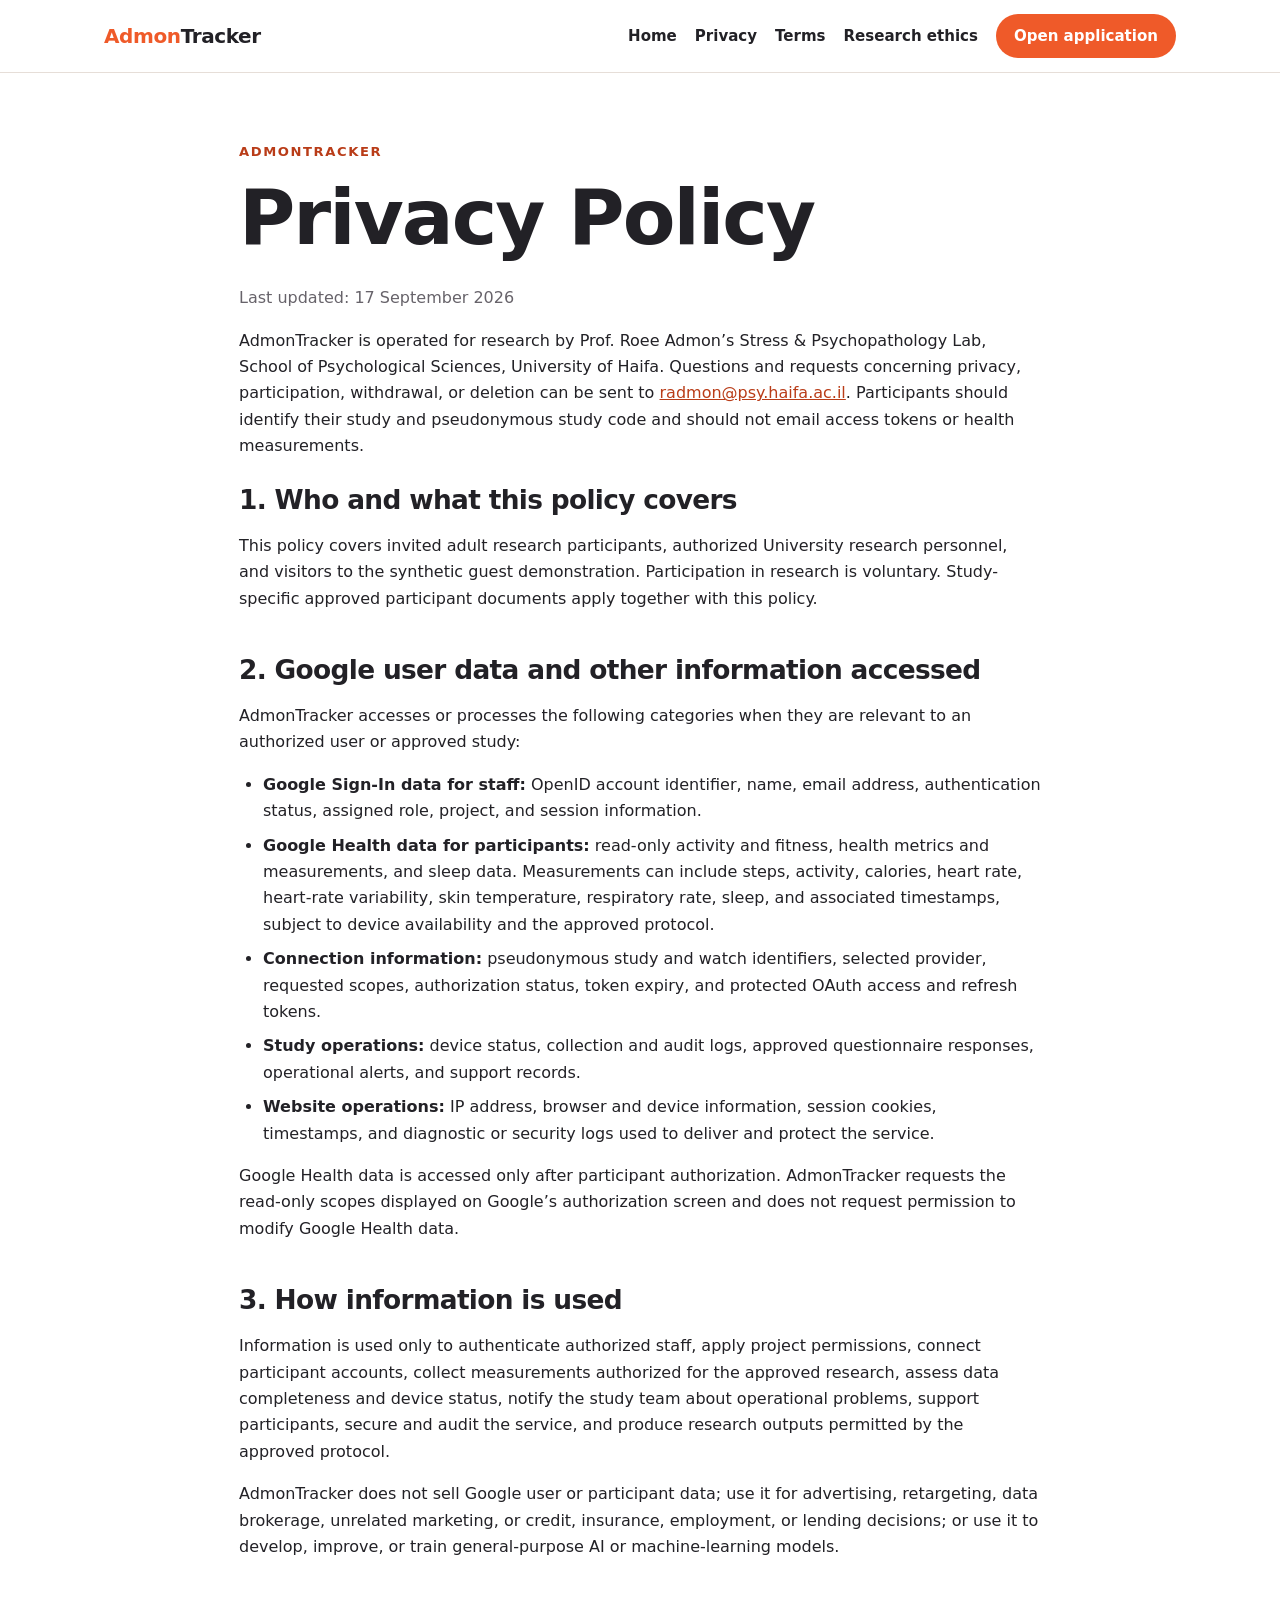
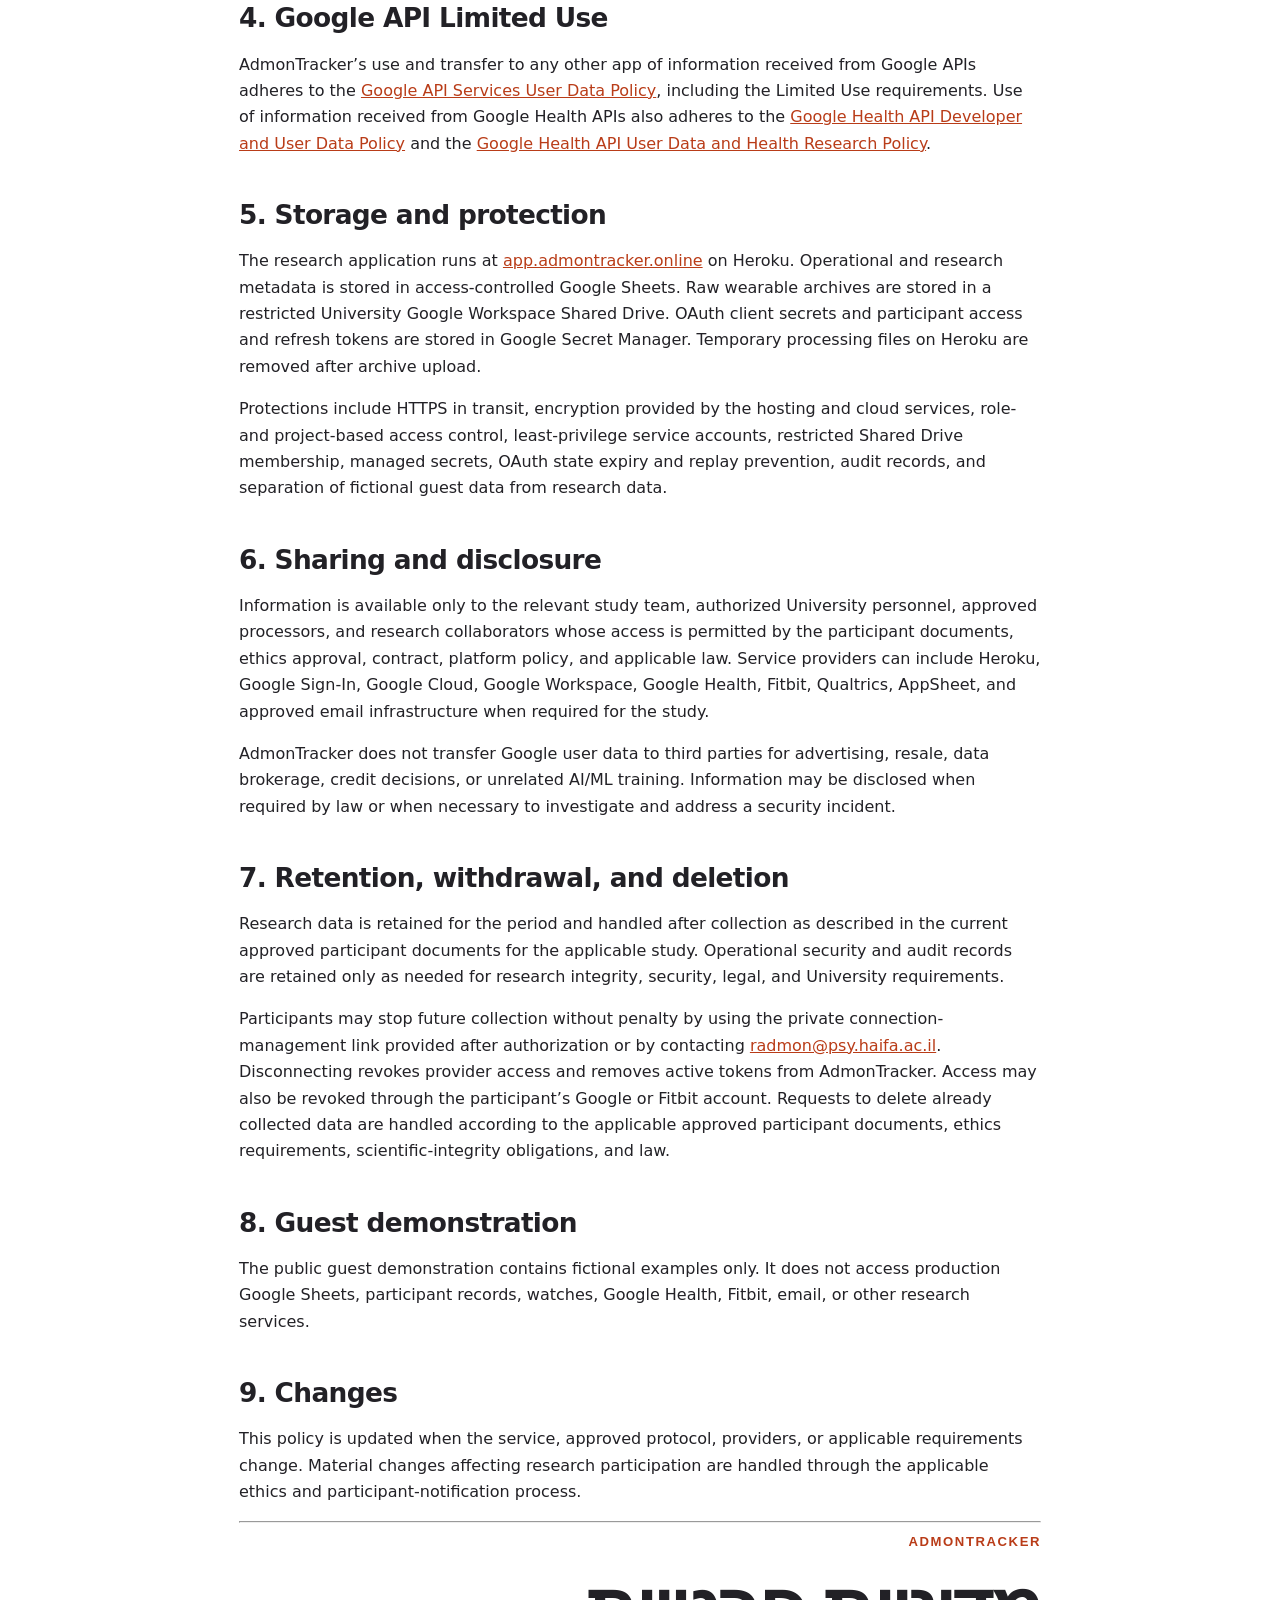
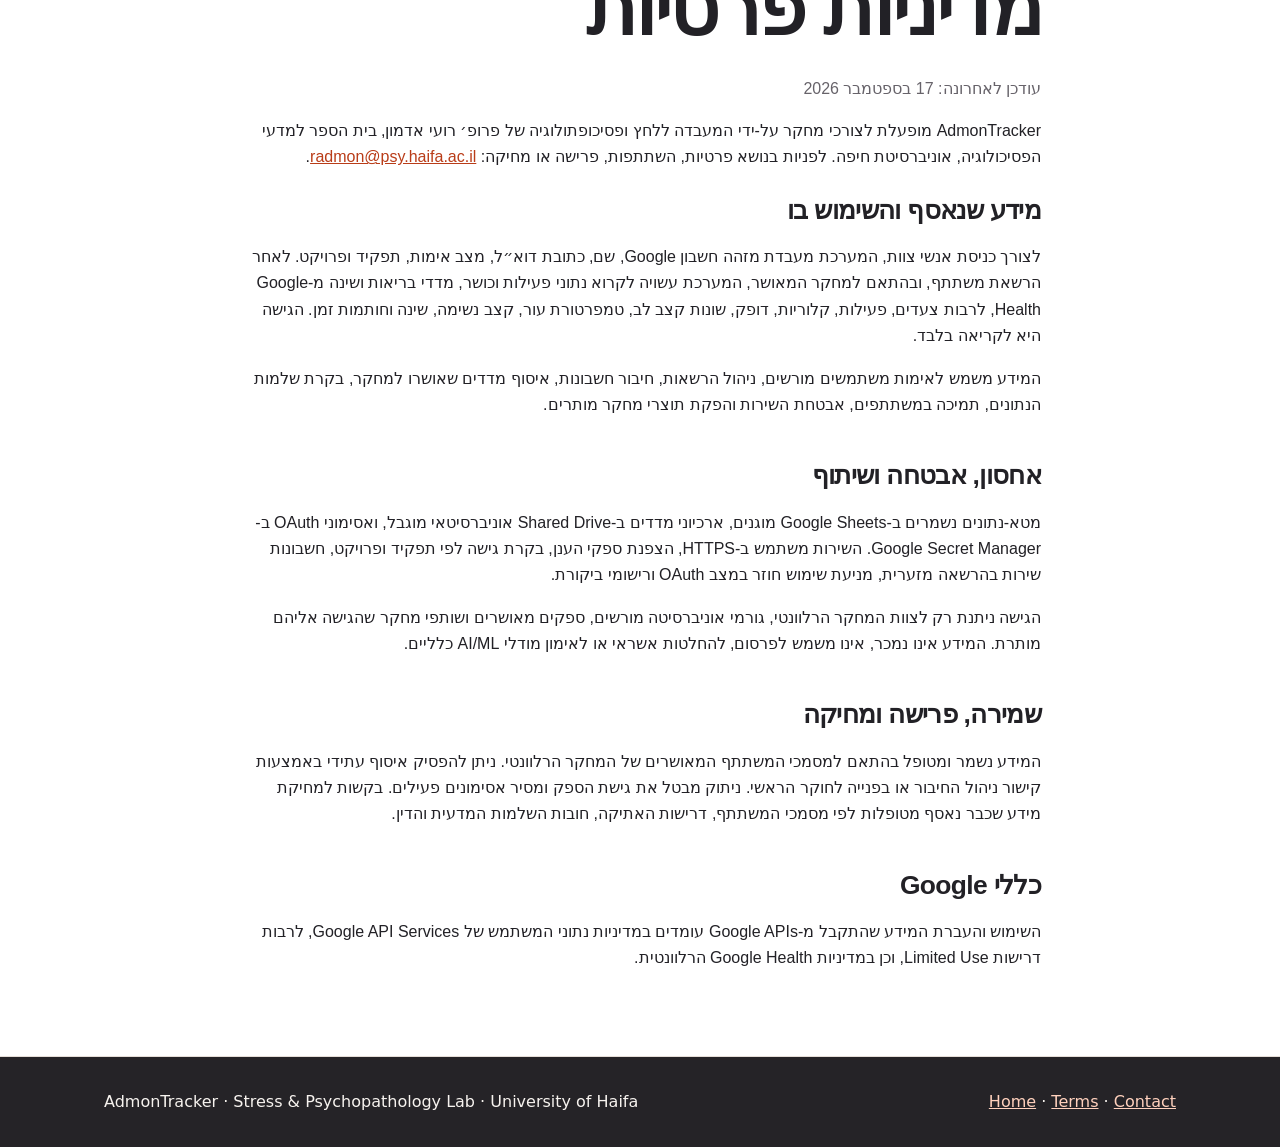
==== public_site/privacy.html @ 26e9baea "Add Google-verifiable public AdmonTracker site" ====
<!doctype html>
<html lang="en">
<head>
  <meta charset="utf-8">
  <meta name="viewport" content="width=device-width, initial-scale=1">
  <meta name="description" content="AdmonTracker privacy policy describing access, use, storage, sharing, retention, protection, and deletion of Google user and wearable research data.">
  <title>Privacy Policy | AdmonTracker</title>
  <link rel="canonical" href="https://admontracker.online/privacy.html">
  <link rel="stylesheet" href="styles.css">
</head>
<body>
  <header class="site-header">
    <nav class="nav" aria-label="Main navigation">
      <a class="brand" href="index.html"><span>Admon</span>Tracker</a>
      <div class="nav-links">
        <a href="index.html">Home</a>
        <a href="privacy.html" aria-current="page">Privacy</a>
        <a href="terms.html">Terms</a>
        <a href="research-ethics.html">Research ethics</a>
        <a class="button" href="https://app.admontracker.online/">Open application</a>
      </div>
    </nav>
  </header>

  <main class="section narrow policy">
    <p class="eyebrow">AdmonTracker</p>
    <h1>Privacy Policy</h1>
    <p class="muted">Last updated: 17 September 2026</p>
    <p>AdmonTracker is operated for research by Prof. Roee Admon’s Stress &amp; Psychopathology Lab, School of Psychological Sciences, University of Haifa. Questions and requests concerning privacy, participation, withdrawal, or deletion can be sent to <a href="mailto:radmon@psy.haifa.ac.il">radmon@psy.haifa.ac.il</a>. Participants should identify their study and pseudonymous study code and should not email access tokens or health measurements.</p>

    <h2>1. Who and what this policy covers</h2>
    <p>This policy covers invited adult research participants, authorized University research personnel, and visitors to the synthetic guest demonstration. Participation in research is voluntary. Study-specific approved participant documents apply together with this policy.</p>

    <h2>2. Google user data and other information accessed</h2>
    <p>AdmonTracker accesses or processes the following categories when they are relevant to an authorized user or approved study:</p>
    <ul>
      <li><strong>Google Sign-In data for staff:</strong> OpenID account identifier, name, email address, authentication status, assigned role, project, and session information.</li>
      <li><strong>Google Health data for participants:</strong> read-only activity and fitness, health metrics and measurements, and sleep data. Measurements can include steps, activity, calories, heart rate, heart-rate variability, skin temperature, respiratory rate, sleep, and associated timestamps, subject to device availability and the approved protocol.</li>
      <li><strong>Connection information:</strong> pseudonymous study and watch identifiers, selected provider, requested scopes, authorization status, token expiry, and protected OAuth access and refresh tokens.</li>
      <li><strong>Study operations:</strong> device status, collection and audit logs, approved questionnaire responses, operational alerts, and support records.</li>
      <li><strong>Website operations:</strong> IP address, browser and device information, session cookies, timestamps, and diagnostic or security logs used to deliver and protect the service.</li>
    </ul>
    <p>Google Health data is accessed only after participant authorization. AdmonTracker requests the read-only scopes displayed on Google’s authorization screen and does not request permission to modify Google Health data.</p>

    <h2>3. How information is used</h2>
    <p>Information is used only to authenticate authorized staff, apply project permissions, connect participant accounts, collect measurements authorized for the approved research, assess data completeness and device status, notify the study team about operational problems, support participants, secure and audit the service, and produce research outputs permitted by the approved protocol.</p>
    <p>AdmonTracker does not sell Google user or participant data; use it for advertising, retargeting, data brokerage, unrelated marketing, or credit, insurance, employment, or lending decisions; or use it to develop, improve, or train general-purpose AI or machine-learning models.</p>

    <h2>4. Google API Limited Use</h2>
    <p>AdmonTracker’s use and transfer to any other app of information received from Google APIs adheres to the <a href="https://developers.google.com/terms/api-services-user-data-policy">Google API Services User Data Policy</a>, including the Limited Use requirements. Use of information received from Google Health APIs also adheres to the <a href="https://developers.google.com/health/policies/health-api-developer-user-data-policy">Google Health API Developer and User Data Policy</a> and the <a href="https://developers.google.com/health/policies/health-api-user-data-and-research-policy">Google Health API User Data and Health Research Policy</a>.</p>

    <h2>5. Storage and protection</h2>
    <p>The research application runs at <a href="https://app.admontracker.online/">app.admontracker.online</a> on Heroku. Operational and research metadata is stored in access-controlled Google Sheets. Raw wearable archives are stored in a restricted University Google Workspace Shared Drive. OAuth client secrets and participant access and refresh tokens are stored in Google Secret Manager. Temporary processing files on Heroku are removed after archive upload.</p>
    <p>Protections include HTTPS in transit, encryption provided by the hosting and cloud services, role- and project-based access control, least-privilege service accounts, restricted Shared Drive membership, managed secrets, OAuth state expiry and replay prevention, audit records, and separation of fictional guest data from research data.</p>

    <h2>6. Sharing and disclosure</h2>
    <p>Information is available only to the relevant study team, authorized University personnel, approved processors, and research collaborators whose access is permitted by the participant documents, ethics approval, contract, platform policy, and applicable law. Service providers can include Heroku, Google Sign-In, Google Cloud, Google Workspace, Google Health, Fitbit, Qualtrics, AppSheet, and approved email infrastructure when required for the study.</p>
    <p>AdmonTracker does not transfer Google user data to third parties for advertising, resale, data brokerage, credit decisions, or unrelated AI/ML training. Information may be disclosed when required by law or when necessary to investigate and address a security incident.</p>

    <h2>7. Retention, withdrawal, and deletion</h2>
    <p>Research data is retained for the period and handled after collection as described in the current approved participant documents for the applicable study. Operational security and audit records are retained only as needed for research integrity, security, legal, and University requirements.</p>
    <p>Participants may stop future collection without penalty by using the private connection-management link provided after authorization or by contacting <a href="mailto:radmon@psy.haifa.ac.il">radmon@psy.haifa.ac.il</a>. Disconnecting revokes provider access and removes active tokens from AdmonTracker. Access may also be revoked through the participant’s Google or Fitbit account. Requests to delete already collected data are handled according to the applicable approved participant documents, ethics requirements, scientific-integrity obligations, and law.</p>

    <h2>8. Guest demonstration</h2>
    <p>The public guest demonstration contains fictional examples only. It does not access production Google Sheets, participant records, watches, Google Health, Fitbit, email, or other research services.</p>

    <h2>9. Changes</h2>
    <p>This policy is updated when the service, approved protocol, providers, or applicable requirements change. Material changes affecting research participation are handled through the applicable ethics and participant-notification process.</p>

    <hr>
    <section id="he" class="hebrew" lang="he">
      <p class="eyebrow">AdmonTracker</p>
      <h1>מדיניות פרטיות</h1>
      <p class="muted">עודכן לאחרונה: 17 בספטמבר 2026</p>
      <p>AdmonTracker מופעלת לצורכי מחקר על-ידי המעבדה ללחץ ופסיכופתולוגיה של פרופ׳ רועי אדמון, בית הספר למדעי הפסיכולוגיה, אוניברסיטת חיפה. לפניות בנושא פרטיות, השתתפות, פרישה או מחיקה: <a href="mailto:radmon@psy.haifa.ac.il">radmon@psy.haifa.ac.il</a>.</p>
      <h2>מידע שנאסף והשימוש בו</h2>
      <p>לצורך כניסת אנשי צוות, המערכת מעבדת מזהה חשבון Google, שם, כתובת דוא״ל, מצב אימות, תפקיד ופרויקט. לאחר הרשאת משתתף, ובהתאם למחקר המאושר, המערכת עשויה לקרוא נתוני פעילות וכושר, מדדי בריאות ושינה מ-Google Health, לרבות צעדים, פעילות, קלוריות, דופק, שונות קצב לב, טמפרטורת עור, קצב נשימה, שינה וחותמות זמן. הגישה היא לקריאה בלבד.</p>
      <p>המידע משמש לאימות משתמשים מורשים, ניהול הרשאות, חיבור חשבונות, איסוף מדדים שאושרו למחקר, בקרת שלמות הנתונים, תמיכה במשתתפים, אבטחת השירות והפקת תוצרי מחקר מותרים.</p>
      <h2>אחסון, אבטחה ושיתוף</h2>
      <p>מטא-נתונים נשמרים ב-Google Sheets מוגנים, ארכיוני מדדים ב-Shared Drive אוניברסיטאי מוגבל, ואסימוני OAuth ב-Google Secret Manager. השירות משתמש ב-HTTPS, הצפנת ספקי הענן, בקרת גישה לפי תפקיד ופרויקט, חשבונות שירות בהרשאה מזערית, מניעת שימוש חוזר במצב OAuth ורישומי ביקורת.</p>
      <p>הגישה ניתנת רק לצוות המחקר הרלוונטי, גורמי אוניברסיטה מורשים, ספקים מאושרים ושותפי מחקר שהגישה אליהם מותרת. המידע אינו נמכר, אינו משמש לפרסום, להחלטות אשראי או לאימון מודלי AI/ML כלליים.</p>
      <h2>שמירה, פרישה ומחיקה</h2>
      <p>המידע נשמר ומטופל בהתאם למסמכי המשתתף המאושרים של המחקר הרלוונטי. ניתן להפסיק איסוף עתידי באמצעות קישור ניהול החיבור או בפנייה לחוקר הראשי. ניתוק מבטל את גישת הספק ומסיר אסימונים פעילים. בקשות למחיקת מידע שכבר נאסף מטופלות לפי מסמכי המשתתף, דרישות האתיקה, חובות השלמות המדעית והדין.</p>
      <h2>כללי Google</h2>
      <p>השימוש והעברת המידע שהתקבל מ-Google APIs עומדים במדיניות נתוני המשתמש של Google API Services, לרבות דרישות Limited Use, וכן במדיניות Google Health הרלוונטית.</p>
    </section>
  </main>

  <footer class="site-footer">
    <div class="footer-inner">
      <div>AdmonTracker · Stress &amp; Psychopathology Lab · University of Haifa</div>
      <div><a href="index.html">Home</a> · <a href="terms.html">Terms</a> · <a href="mailto:radmon@psy.haifa.ac.il">Contact</a></div>
    </div>
  </footer>
</body>
</html>
---- public_site/styles.css ----
:root {
  --ink: #222126;
  --muted: #67636a;
  --accent: #ef5a29;
  --accent-dark: #b93c18;
  --paper: #ffffff;
  --wash: #f7f4f1;
  --line: #e6ded8;
  --max: 1120px;
}

* { box-sizing: border-box; }

html { scroll-behavior: smooth; }

body {
  margin: 0;
  color: var(--ink);
  background: var(--paper);
  font-family: Inter, ui-sans-serif, system-ui, -apple-system, BlinkMacSystemFont, "Segoe UI", sans-serif;
  line-height: 1.65;
}

a { color: var(--accent-dark); }
a:hover { color: var(--accent); }

.site-header {
  position: sticky;
  top: 0;
  z-index: 10;
  border-bottom: 1px solid var(--line);
  background: rgba(255, 255, 255, 0.96);
}

.nav {
  max-width: var(--max);
  min-height: 72px;
  margin: 0 auto;
  padding: 10px 24px;
  display: flex;
  align-items: center;
  justify-content: space-between;
  gap: 24px;
}

.brand {
  color: var(--ink);
  font-size: 1.25rem;
  font-weight: 800;
  letter-spacing: -0.02em;
  text-decoration: none;
}

.brand span { color: var(--accent); }

.nav-links {
  display: flex;
  align-items: center;
  flex-wrap: wrap;
  gap: 18px;
}

.nav-links a {
  color: var(--ink);
  font-size: 0.94rem;
  font-weight: 650;
  text-decoration: none;
}

.nav-links .button,
.button {
  display: inline-block;
  border-radius: 999px;
  padding: 10px 18px;
  color: #fff;
  background: var(--accent);
  font-weight: 750;
  text-decoration: none;
}

.nav-links .button:hover,
.button:hover { color: #fff; background: var(--accent-dark); }

.hero {
  background: linear-gradient(135deg, #fff 0%, #fff8f3 50%, #f6f2ee 100%);
  border-bottom: 1px solid var(--line);
}

.hero-inner {
  max-width: var(--max);
  margin: 0 auto;
  padding: 80px 24px;
  display: grid;
  grid-template-columns: minmax(0, 1.05fr) minmax(320px, 0.95fr);
  align-items: center;
  gap: 64px;
}

.eyebrow {
  margin: 0 0 10px;
  color: var(--accent-dark);
  font-size: 0.82rem;
  font-weight: 800;
  letter-spacing: 0.12em;
  text-transform: uppercase;
}

h1, h2, h3 { line-height: 1.18; letter-spacing: -0.025em; }
h1 { margin: 0 0 22px; font-size: clamp(2.7rem, 6vw, 5rem); }
h2 { margin: 0 0 18px; font-size: clamp(1.8rem, 4vw, 2.7rem); }
h3 { margin: 0 0 10px; font-size: 1.22rem; }

.lead { max-width: 760px; color: #403c42; font-size: 1.18rem; }
.hero-actions { margin-top: 30px; display: flex; flex-wrap: wrap; gap: 14px; align-items: center; }
.text-link { font-weight: 750; }

.hero-logo {
  width: 100%;
  padding: 24px;
  border: 1px solid var(--line);
  border-radius: 28px;
  background: #fff;
  box-shadow: 0 24px 70px rgba(67, 47, 36, 0.1);
}

.section { max-width: var(--max); margin: 0 auto; padding: 68px 24px; }
.section.narrow { max-width: 850px; }
.section + .section { border-top: 1px solid var(--line); }
.muted { color: var(--muted); }

.grid {
  display: grid;
  grid-template-columns: repeat(3, minmax(0, 1fr));
  gap: 22px;
  margin-top: 28px;
}

.card {
  padding: 24px;
  border: 1px solid var(--line);
  border-radius: 18px;
  background: var(--paper);
}

.band { background: var(--wash); border-block: 1px solid var(--line); }
.band .section { border: 0; }

.policy h2 { margin-top: 42px; font-size: 1.65rem; }
.policy h2:first-of-type { margin-top: 24px; }
.policy ul { padding-left: 24px; }
.policy li + li { margin-top: 8px; }

.language-note { margin: 22px 0; padding: 14px 18px; border-left: 4px solid var(--accent); background: var(--wash); }
.hebrew { direction: rtl; text-align: right; font-family: Arial, sans-serif; }

.site-footer { border-top: 1px solid var(--line); background: #252327; color: #f7f3ef; }
.footer-inner {
  max-width: var(--max);
  margin: 0 auto;
  padding: 32px 24px;
  display: flex;
  justify-content: space-between;
  flex-wrap: wrap;
  gap: 18px;
}
.site-footer a { color: #ffd1bd; }

@media (max-width: 820px) {
  .nav { align-items: flex-start; flex-direction: column; }
  .nav-links { gap: 12px; }
  .hero-inner { grid-template-columns: 1fr; padding-block: 54px; }
  .hero-logo { max-width: 560px; }
  .grid { grid-template-columns: 1fr; }
}

@media (max-width: 520px) {
  .nav-links a { font-size: 0.88rem; }
  .hero-inner, .section { padding-inline: 18px; }
}
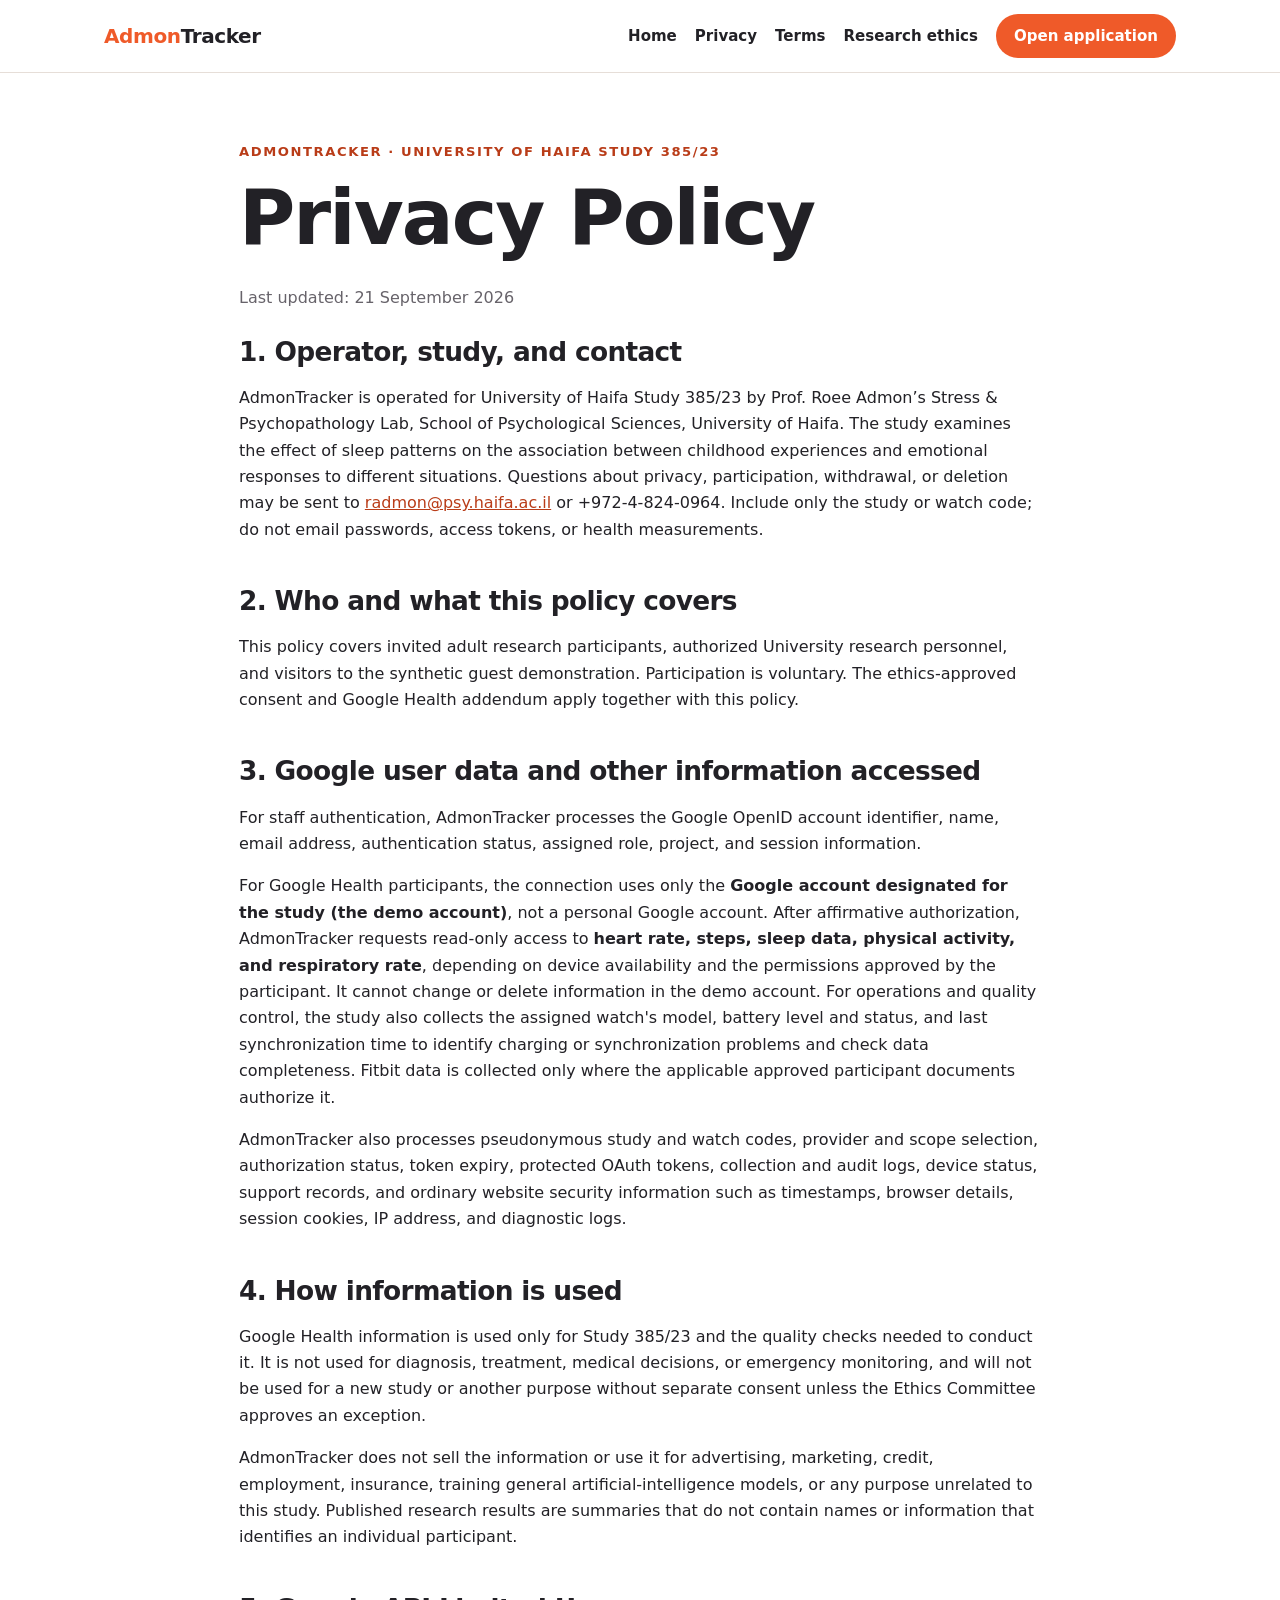
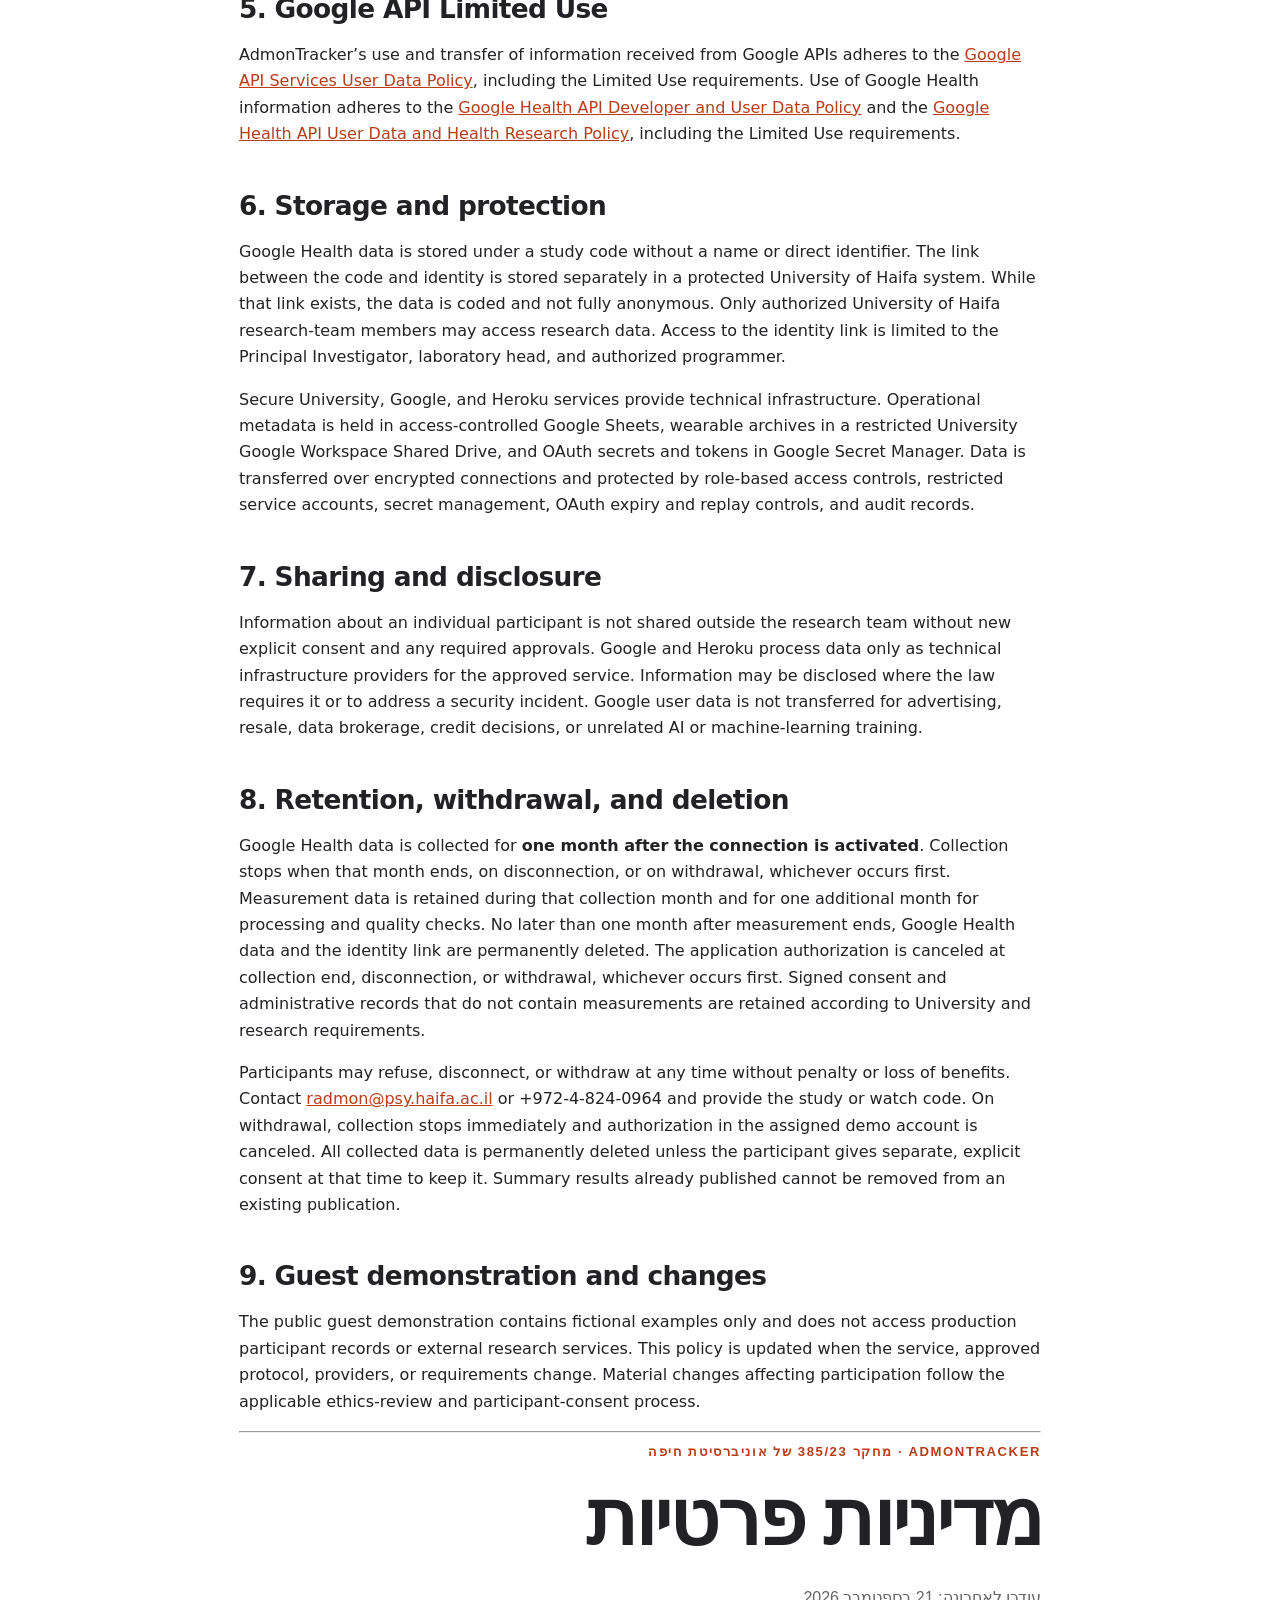
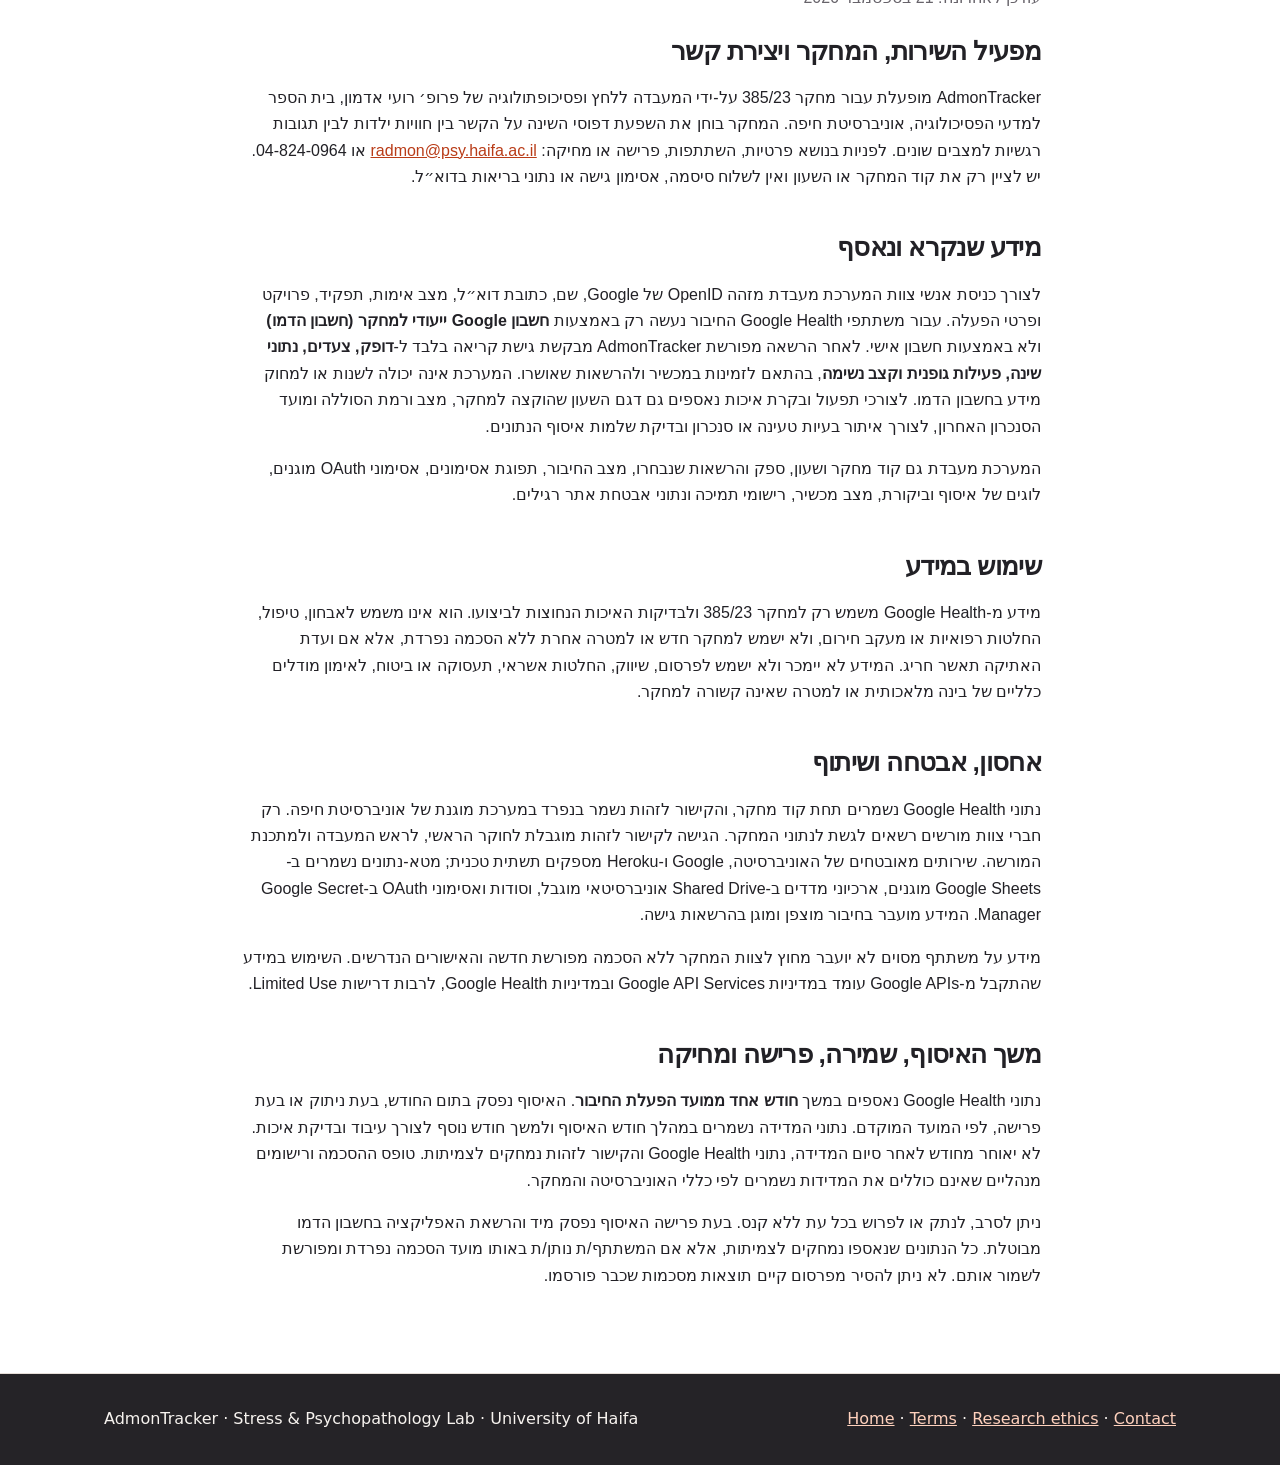
==== commit 0a8b5a8f: "Publish approved Google Health consent update" ====
--- a/public_site/privacy.html
+++ b/public_site/privacy.html
@@ -9,88 +9,64 @@
   <link rel="stylesheet" href="styles.css">
 </head>
 <body>
-  <header class="site-header">
-    <nav class="nav" aria-label="Main navigation">
-      <a class="brand" href="index.html"><span>Admon</span>Tracker</a>
-      <div class="nav-links">
-        <a href="index.html">Home</a>
-        <a href="privacy.html" aria-current="page">Privacy</a>
-        <a href="terms.html">Terms</a>
-        <a href="research-ethics.html">Research ethics</a>
-        <a class="button" href="https://app.admontracker.online/">Open application</a>
-      </div>
-    </nav>
-  </header>
+  <header class="site-header"><nav class="nav" aria-label="Main navigation"><a class="brand" href="index.html"><span>Admon</span>Tracker</a><div class="nav-links"><a href="index.html">Home</a><a href="privacy.html" aria-current="page">Privacy</a><a href="terms.html">Terms</a><a href="research-ethics.html">Research ethics</a><a class="button" href="https://app.admontracker.online/">Open application</a></div></nav></header>
+  <main class="section narrow policy">
+    <p class="eyebrow">AdmonTracker · University of Haifa Study 385/23</p>
+    <h1>Privacy Policy</h1>
+    <p class="muted">Last updated: 21 September 2026</p>
 
-  <main class="section narrow policy">
-    <p class="eyebrow">AdmonTracker</p>
-    <h1>Privacy Policy</h1>
-    <p class="muted">Last updated: 17 September 2026</p>
-    <p>AdmonTracker is operated for research by Prof. Roee Admon’s Stress &amp; Psychopathology Lab, School of Psychological Sciences, University of Haifa. Questions and requests concerning privacy, participation, withdrawal, or deletion can be sent to <a href="mailto:radmon@psy.haifa.ac.il">radmon@psy.haifa.ac.il</a>. Participants should identify their study and pseudonymous study code and should not email access tokens or health measurements.</p>
+    <h2>1. Operator, study, and contact</h2>
+    <p>AdmonTracker is operated for University of Haifa Study 385/23 by Prof. Roee Admon’s Stress &amp; Psychopathology Lab, School of Psychological Sciences, University of Haifa. The study examines the effect of sleep patterns on the association between childhood experiences and emotional responses to different situations. Questions about privacy, participation, withdrawal, or deletion may be sent to <a href="mailto:radmon@psy.haifa.ac.il">radmon@psy.haifa.ac.il</a> or +972-4-824-0964. Include only the study or watch code; do not email passwords, access tokens, or health measurements.</p>
 
-    <h2>1. Who and what this policy covers</h2>
-    <p>This policy covers invited adult research participants, authorized University research personnel, and visitors to the synthetic guest demonstration. Participation in research is voluntary. Study-specific approved participant documents apply together with this policy.</p>
+    <h2>2. Who and what this policy covers</h2>
+    <p>This policy covers invited adult research participants, authorized University research personnel, and visitors to the synthetic guest demonstration. Participation is voluntary. The ethics-approved consent and Google Health addendum apply together with this policy.</p>
 
-    <h2>2. Google user data and other information accessed</h2>
-    <p>AdmonTracker accesses or processes the following categories when they are relevant to an authorized user or approved study:</p>
-    <ul>
-      <li><strong>Google Sign-In data for staff:</strong> OpenID account identifier, name, email address, authentication status, assigned role, project, and session information.</li>
-      <li><strong>Google Health data for participants:</strong> read-only activity and fitness, health metrics and measurements, and sleep data. Measurements can include steps, activity, calories, heart rate, heart-rate variability, skin temperature, respiratory rate, sleep, and associated timestamps, subject to device availability and the approved protocol.</li>
-      <li><strong>Connection information:</strong> pseudonymous study and watch identifiers, selected provider, requested scopes, authorization status, token expiry, and protected OAuth access and refresh tokens.</li>
-      <li><strong>Study operations:</strong> device status, collection and audit logs, approved questionnaire responses, operational alerts, and support records.</li>
-      <li><strong>Website operations:</strong> IP address, browser and device information, session cookies, timestamps, and diagnostic or security logs used to deliver and protect the service.</li>
-    </ul>
-    <p>Google Health data is accessed only after participant authorization. AdmonTracker requests the read-only scopes displayed on Google’s authorization screen and does not request permission to modify Google Health data.</p>
+    <h2>3. Google user data and other information accessed</h2>
+    <p>For staff authentication, AdmonTracker processes the Google OpenID account identifier, name, email address, authentication status, assigned role, project, and session information.</p>
+    <p>For Google Health participants, the connection uses only the <strong>Google account designated for the study (the demo account)</strong>, not a personal Google account. After affirmative authorization, AdmonTracker requests read-only access to <strong>heart rate, steps, sleep data, physical activity, and respiratory rate</strong>, depending on device availability and the permissions approved by the participant. It cannot change or delete information in the demo account. For operations and quality control, the study also collects the assigned watch's model, battery level and status, and last synchronization time to identify charging or synchronization problems and check data completeness. Fitbit data is collected only where the applicable approved participant documents authorize it.</p>
+    <p>AdmonTracker also processes pseudonymous study and watch codes, provider and scope selection, authorization status, token expiry, protected OAuth tokens, collection and audit logs, device status, support records, and ordinary website security information such as timestamps, browser details, session cookies, IP address, and diagnostic logs.</p>
 
-    <h2>3. How information is used</h2>
-    <p>Information is used only to authenticate authorized staff, apply project permissions, connect participant accounts, collect measurements authorized for the approved research, assess data completeness and device status, notify the study team about operational problems, support participants, secure and audit the service, and produce research outputs permitted by the approved protocol.</p>
-    <p>AdmonTracker does not sell Google user or participant data; use it for advertising, retargeting, data brokerage, unrelated marketing, or credit, insurance, employment, or lending decisions; or use it to develop, improve, or train general-purpose AI or machine-learning models.</p>
+    <h2>4. How information is used</h2>
+    <p>Google Health information is used only for Study 385/23 and the quality checks needed to conduct it. It is not used for diagnosis, treatment, medical decisions, or emergency monitoring, and will not be used for a new study or another purpose without separate consent unless the Ethics Committee approves an exception.</p>
+    <p>AdmonTracker does not sell the information or use it for advertising, marketing, credit, employment, insurance, training general artificial-intelligence models, or any purpose unrelated to this study. Published research results are summaries that do not contain names or information that identifies an individual participant.</p>
 
-    <h2>4. Google API Limited Use</h2>
-    <p>AdmonTracker’s use and transfer to any other app of information received from Google APIs adheres to the <a href="https://developers.google.com/terms/api-services-user-data-policy">Google API Services User Data Policy</a>, including the Limited Use requirements. Use of information received from Google Health APIs also adheres to the <a href="https://developers.google.com/health/policies/health-api-developer-user-data-policy">Google Health API Developer and User Data Policy</a> and the <a href="https://developers.google.com/health/policies/health-api-user-data-and-research-policy">Google Health API User Data and Health Research Policy</a>.</p>
+    <h2>5. Google API Limited Use</h2>
+    <p>AdmonTracker’s use and transfer of information received from Google APIs adheres to the <a href="https://developers.google.com/terms/api-services-user-data-policy">Google API Services User Data Policy</a>, including the Limited Use requirements. Use of Google Health information adheres to the <a href="https://developers.google.com/health/policies/health-api-developer-user-data-policy">Google Health API Developer and User Data Policy</a> and the <a href="https://developers.google.com/health/policies/health-api-user-data-and-research-policy">Google Health API User Data and Health Research Policy</a>, including the Limited Use requirements.</p>
 
-    <h2>5. Storage and protection</h2>
-    <p>The research application runs at <a href="https://app.admontracker.online/">app.admontracker.online</a> on Heroku. Operational and research metadata is stored in access-controlled Google Sheets. Raw wearable archives are stored in a restricted University Google Workspace Shared Drive. OAuth client secrets and participant access and refresh tokens are stored in Google Secret Manager. Temporary processing files on Heroku are removed after archive upload.</p>
-    <p>Protections include HTTPS in transit, encryption provided by the hosting and cloud services, role- and project-based access control, least-privilege service accounts, restricted Shared Drive membership, managed secrets, OAuth state expiry and replay prevention, audit records, and separation of fictional guest data from research data.</p>
+    <h2>6. Storage and protection</h2>
+    <p>Google Health data is stored under a study code without a name or direct identifier. The link between the code and identity is stored separately in a protected University of Haifa system. While that link exists, the data is coded and not fully anonymous. Only authorized University of Haifa research-team members may access research data. Access to the identity link is limited to the Principal Investigator, laboratory head, and authorized programmer.</p>
+    <p>Secure University, Google, and Heroku services provide technical infrastructure. Operational metadata is held in access-controlled Google Sheets, wearable archives in a restricted University Google Workspace Shared Drive, and OAuth secrets and tokens in Google Secret Manager. Data is transferred over encrypted connections and protected by role-based access controls, restricted service accounts, secret management, OAuth expiry and replay controls, and audit records.</p>
 
-    <h2>6. Sharing and disclosure</h2>
-    <p>Information is available only to the relevant study team, authorized University personnel, approved processors, and research collaborators whose access is permitted by the participant documents, ethics approval, contract, platform policy, and applicable law. Service providers can include Heroku, Google Sign-In, Google Cloud, Google Workspace, Google Health, Fitbit, Qualtrics, AppSheet, and approved email infrastructure when required for the study.</p>
-    <p>AdmonTracker does not transfer Google user data to third parties for advertising, resale, data brokerage, credit decisions, or unrelated AI/ML training. Information may be disclosed when required by law or when necessary to investigate and address a security incident.</p>
+    <h2>7. Sharing and disclosure</h2>
+    <p>Information about an individual participant is not shared outside the research team without new explicit consent and any required approvals. Google and Heroku process data only as technical infrastructure providers for the approved service. Information may be disclosed where the law requires it or to address a security incident. Google user data is not transferred for advertising, resale, data brokerage, credit decisions, or unrelated AI or machine-learning training.</p>
 
-    <h2>7. Retention, withdrawal, and deletion</h2>
-    <p>Research data is retained for the period and handled after collection as described in the current approved participant documents for the applicable study. Operational security and audit records are retained only as needed for research integrity, security, legal, and University requirements.</p>
-    <p>Participants may stop future collection without penalty by using the private connection-management link provided after authorization or by contacting <a href="mailto:radmon@psy.haifa.ac.il">radmon@psy.haifa.ac.il</a>. Disconnecting revokes provider access and removes active tokens from AdmonTracker. Access may also be revoked through the participant’s Google or Fitbit account. Requests to delete already collected data are handled according to the applicable approved participant documents, ethics requirements, scientific-integrity obligations, and law.</p>
+    <h2>8. Retention, withdrawal, and deletion</h2>
+    <p>Google Health data is collected for <strong>one month after the connection is activated</strong>. Collection stops when that month ends, on disconnection, or on withdrawal, whichever occurs first. Measurement data is retained during that collection month and for one additional month for processing and quality checks. No later than one month after measurement ends, Google Health data and the identity link are permanently deleted. The application authorization is canceled at collection end, disconnection, or withdrawal, whichever occurs first. Signed consent and administrative records that do not contain measurements are retained according to University and research requirements.</p>
+    <p>Participants may refuse, disconnect, or withdraw at any time without penalty or loss of benefits. Contact <a href="mailto:radmon@psy.haifa.ac.il">radmon@psy.haifa.ac.il</a> or +972-4-824-0964 and provide the study or watch code. On withdrawal, collection stops immediately and authorization in the assigned demo account is canceled. All collected data is permanently deleted unless the participant gives separate, explicit consent at that time to keep it. Summary results already published cannot be removed from an existing publication.</p>
 
-    <h2>8. Guest demonstration</h2>
-    <p>The public guest demonstration contains fictional examples only. It does not access production Google Sheets, participant records, watches, Google Health, Fitbit, email, or other research services.</p>
-
-    <h2>9. Changes</h2>
-    <p>This policy is updated when the service, approved protocol, providers, or applicable requirements change. Material changes affecting research participation are handled through the applicable ethics and participant-notification process.</p>
+    <h2>9. Guest demonstration and changes</h2>
+    <p>The public guest demonstration contains fictional examples only and does not access production participant records or external research services. This policy is updated when the service, approved protocol, providers, or requirements change. Material changes affecting participation follow the applicable ethics-review and participant-consent process.</p>
 
     <hr>
     <section id="he" class="hebrew" lang="he">
-      <p class="eyebrow">AdmonTracker</p>
+      <p class="eyebrow">AdmonTracker · מחקר 385/23 של אוניברסיטת חיפה</p>
       <h1>מדיניות פרטיות</h1>
-      <p class="muted">עודכן לאחרונה: 17 בספטמבר 2026</p>
-      <p>AdmonTracker מופעלת לצורכי מחקר על-ידי המעבדה ללחץ ופסיכופתולוגיה של פרופ׳ רועי אדמון, בית הספר למדעי הפסיכולוגיה, אוניברסיטת חיפה. לפניות בנושא פרטיות, השתתפות, פרישה או מחיקה: <a href="mailto:radmon@psy.haifa.ac.il">radmon@psy.haifa.ac.il</a>.</p>
-      <h2>מידע שנאסף והשימוש בו</h2>
-      <p>לצורך כניסת אנשי צוות, המערכת מעבדת מזהה חשבון Google, שם, כתובת דוא״ל, מצב אימות, תפקיד ופרויקט. לאחר הרשאת משתתף, ובהתאם למחקר המאושר, המערכת עשויה לקרוא נתוני פעילות וכושר, מדדי בריאות ושינה מ-Google Health, לרבות צעדים, פעילות, קלוריות, דופק, שונות קצב לב, טמפרטורת עור, קצב נשימה, שינה וחותמות זמן. הגישה היא לקריאה בלבד.</p>
-      <p>המידע משמש לאימות משתמשים מורשים, ניהול הרשאות, חיבור חשבונות, איסוף מדדים שאושרו למחקר, בקרת שלמות הנתונים, תמיכה במשתתפים, אבטחת השירות והפקת תוצרי מחקר מותרים.</p>
+      <p class="muted">עודכן לאחרונה: 21 בספטמבר 2026</p>
+      <h2>מפעיל השירות, המחקר ויצירת קשר</h2>
+      <p>AdmonTracker מופעלת עבור מחקר 385/23 על-ידי המעבדה ללחץ ופסיכופתולוגיה של פרופ׳ רועי אדמון, בית הספר למדעי הפסיכולוגיה, אוניברסיטת חיפה. המחקר בוחן את השפעת דפוסי השינה על הקשר בין חוויות ילדות לבין תגובות רגשיות למצבים שונים. לפניות בנושא פרטיות, השתתפות, פרישה או מחיקה: <a href="mailto:radmon@psy.haifa.ac.il">radmon@psy.haifa.ac.il</a> או 04-824-0964. יש לציין רק את קוד המחקר או השעון ואין לשלוח סיסמה, אסימון גישה או נתוני בריאות בדוא״ל.</p>
+      <h2>מידע שנקרא ונאסף</h2>
+      <p>לצורך כניסת אנשי צוות המערכת מעבדת מזהה OpenID של Google, שם, כתובת דוא״ל, מצב אימות, תפקיד, פרויקט ופרטי הפעלה. עבור משתתפי Google Health החיבור נעשה רק באמצעות <strong>חשבון Google ייעודי למחקר (חשבון הדמו)</strong> ולא באמצעות חשבון אישי. לאחר הרשאה מפורשת AdmonTracker מבקשת גישת קריאה בלבד ל-<strong>דופק, צעדים, נתוני שינה, פעילות גופנית וקצב נשימה</strong>, בהתאם לזמינות במכשיר ולהרשאות שאושרו. המערכת אינה יכולה לשנות או למחוק מידע בחשבון הדמו. לצורכי תפעול ובקרת איכות נאספים גם דגם השעון שהוקצה למחקר, מצב ורמת הסוללה ומועד הסנכרון האחרון, לצורך איתור בעיות טעינה או סנכרון ובדיקת שלמות איסוף הנתונים.</p>
+      <p>המערכת מעבדת גם קוד מחקר ושעון, ספק והרשאות שנבחרו, מצב החיבור, תפוגת אסימונים, אסימוני OAuth מוגנים, לוגים של איסוף וביקורת, מצב מכשיר, רישומי תמיכה ונתוני אבטחת אתר רגילים.</p>
+      <h2>שימוש במידע</h2>
+      <p>מידע מ-Google Health משמש רק למחקר 385/23 ולבדיקות האיכות הנחוצות לביצועו. הוא אינו משמש לאבחון, טיפול, החלטות רפואיות או מעקב חירום, ולא ישמש למחקר חדש או למטרה אחרת ללא הסכמה נפרדת, אלא אם ועדת האתיקה תאשר חריג. המידע לא יימכר ולא ישמש לפרסום, שיווק, החלטות אשראי, תעסוקה או ביטוח, לאימון מודלים כלליים של בינה מלאכותית או למטרה שאינה קשורה למחקר.</p>
       <h2>אחסון, אבטחה ושיתוף</h2>
-      <p>מטא-נתונים נשמרים ב-Google Sheets מוגנים, ארכיוני מדדים ב-Shared Drive אוניברסיטאי מוגבל, ואסימוני OAuth ב-Google Secret Manager. השירות משתמש ב-HTTPS, הצפנת ספקי הענן, בקרת גישה לפי תפקיד ופרויקט, חשבונות שירות בהרשאה מזערית, מניעת שימוש חוזר במצב OAuth ורישומי ביקורת.</p>
-      <p>הגישה ניתנת רק לצוות המחקר הרלוונטי, גורמי אוניברסיטה מורשים, ספקים מאושרים ושותפי מחקר שהגישה אליהם מותרת. המידע אינו נמכר, אינו משמש לפרסום, להחלטות אשראי או לאימון מודלי AI/ML כלליים.</p>
-      <h2>שמירה, פרישה ומחיקה</h2>
-      <p>המידע נשמר ומטופל בהתאם למסמכי המשתתף המאושרים של המחקר הרלוונטי. ניתן להפסיק איסוף עתידי באמצעות קישור ניהול החיבור או בפנייה לחוקר הראשי. ניתוק מבטל את גישת הספק ומסיר אסימונים פעילים. בקשות למחיקת מידע שכבר נאסף מטופלות לפי מסמכי המשתתף, דרישות האתיקה, חובות השלמות המדעית והדין.</p>
-      <h2>כללי Google</h2>
-      <p>השימוש והעברת המידע שהתקבל מ-Google APIs עומדים במדיניות נתוני המשתמש של Google API Services, לרבות דרישות Limited Use, וכן במדיניות Google Health הרלוונטית.</p>
+      <p>נתוני Google Health נשמרים תחת קוד מחקר, והקישור לזהות נשמר בנפרד במערכת מוגנת של אוניברסיטת חיפה. רק חברי צוות מורשים רשאים לגשת לנתוני המחקר. הגישה לקישור לזהות מוגבלת לחוקר הראשי, לראש המעבדה ולמתכנת המורשה. שירותים מאובטחים של האוניברסיטה, Google ו-Heroku מספקים תשתית טכנית; מטא-נתונים נשמרים ב-Google Sheets מוגנים, ארכיוני מדדים ב-Shared Drive אוניברסיטאי מוגבל, וסודות ואסימוני OAuth ב-Google Secret Manager. המידע מועבר בחיבור מוצפן ומוגן בהרשאות גישה.</p>
+      <p>מידע על משתתף מסוים לא יועבר מחוץ לצוות המחקר ללא הסכמה מפורשת חדשה והאישורים הנדרשים. השימוש במידע שהתקבל מ-Google APIs עומד במדיניות Google API Services ובמדיניות Google Health, לרבות דרישות Limited Use.</p>
+      <h2>משך האיסוף, שמירה, פרישה ומחיקה</h2>
+      <p>נתוני Google Health נאספים במשך <strong>חודש אחד ממועד הפעלת החיבור</strong>. האיסוף נפסק בתום החודש, בעת ניתוק או בעת פרישה, לפי המועד המוקדם. נתוני המדידה נשמרים במהלך חודש האיסוף ולמשך חודש נוסף לצורך עיבוד ובדיקת איכות. לא יאוחר מחודש לאחר סיום המדידה, נתוני Google Health והקישור לזהות נמחקים לצמיתות. טופס ההסכמה ורישומים מנהליים שאינם כוללים את המדידות נשמרים לפי כללי האוניברסיטה והמחקר.</p>
+      <p>ניתן לסרב, לנתק או לפרוש בכל עת ללא קנס. בעת פרישה האיסוף נפסק מיד והרשאת האפליקציה בחשבון הדמו מבוטלת. כל הנתונים שנאספו נמחקים לצמיתות, אלא אם המשתתף/ת נותן/ת באותו מועד הסכמה נפרדת ומפורשת לשמור אותם. לא ניתן להסיר מפרסום קיים תוצאות מסכמות שכבר פורסמו.</p>
     </section>
   </main>
-
-  <footer class="site-footer">
-    <div class="footer-inner">
-      <div>AdmonTracker · Stress &amp; Psychopathology Lab · University of Haifa</div>
-      <div><a href="index.html">Home</a> · <a href="terms.html">Terms</a> · <a href="mailto:radmon@psy.haifa.ac.il">Contact</a></div>
-    </div>
-  </footer>
+  <footer class="site-footer"><div class="footer-inner"><div>AdmonTracker · Stress &amp; Psychopathology Lab · University of Haifa</div><div><a href="index.html">Home</a> · <a href="terms.html">Terms</a> · <a href="research-ethics.html">Research ethics</a> · <a href="mailto:radmon@psy.haifa.ac.il">Contact</a></div></div></footer>
 </body>
 </html>
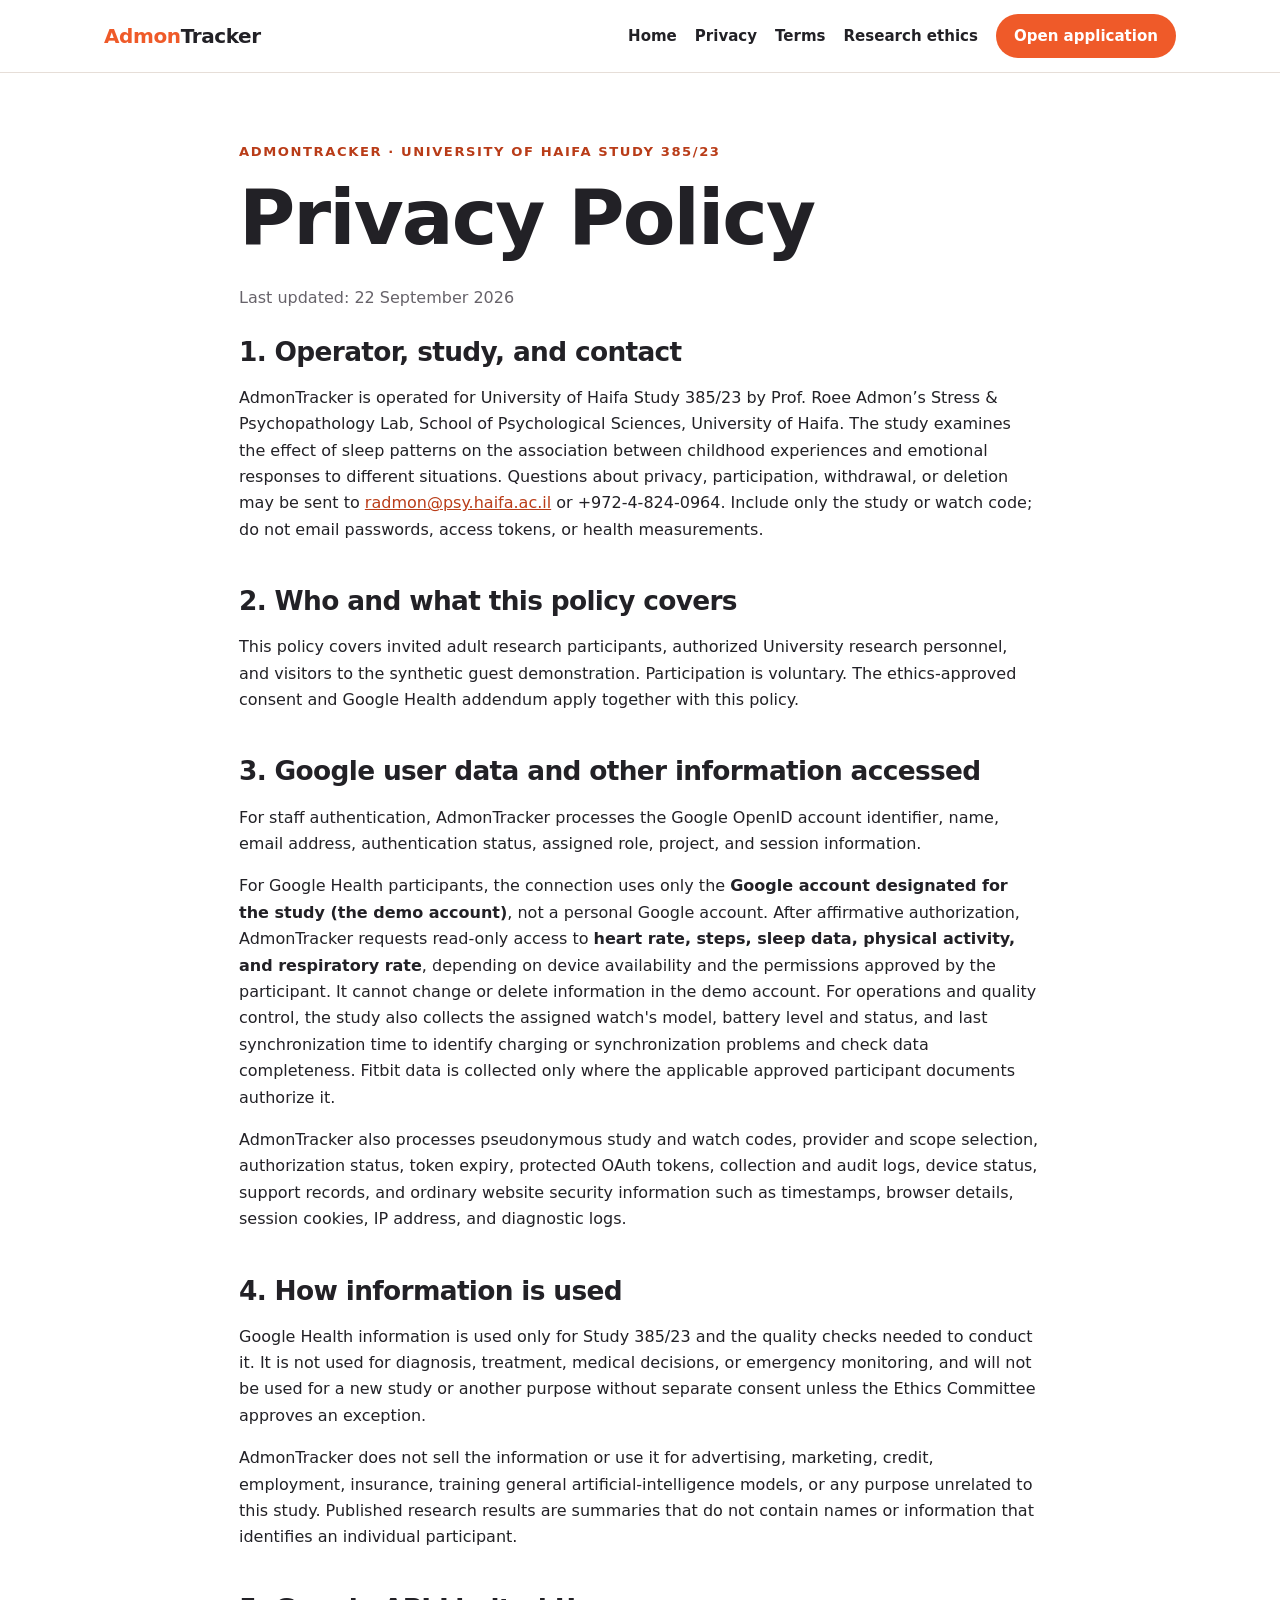
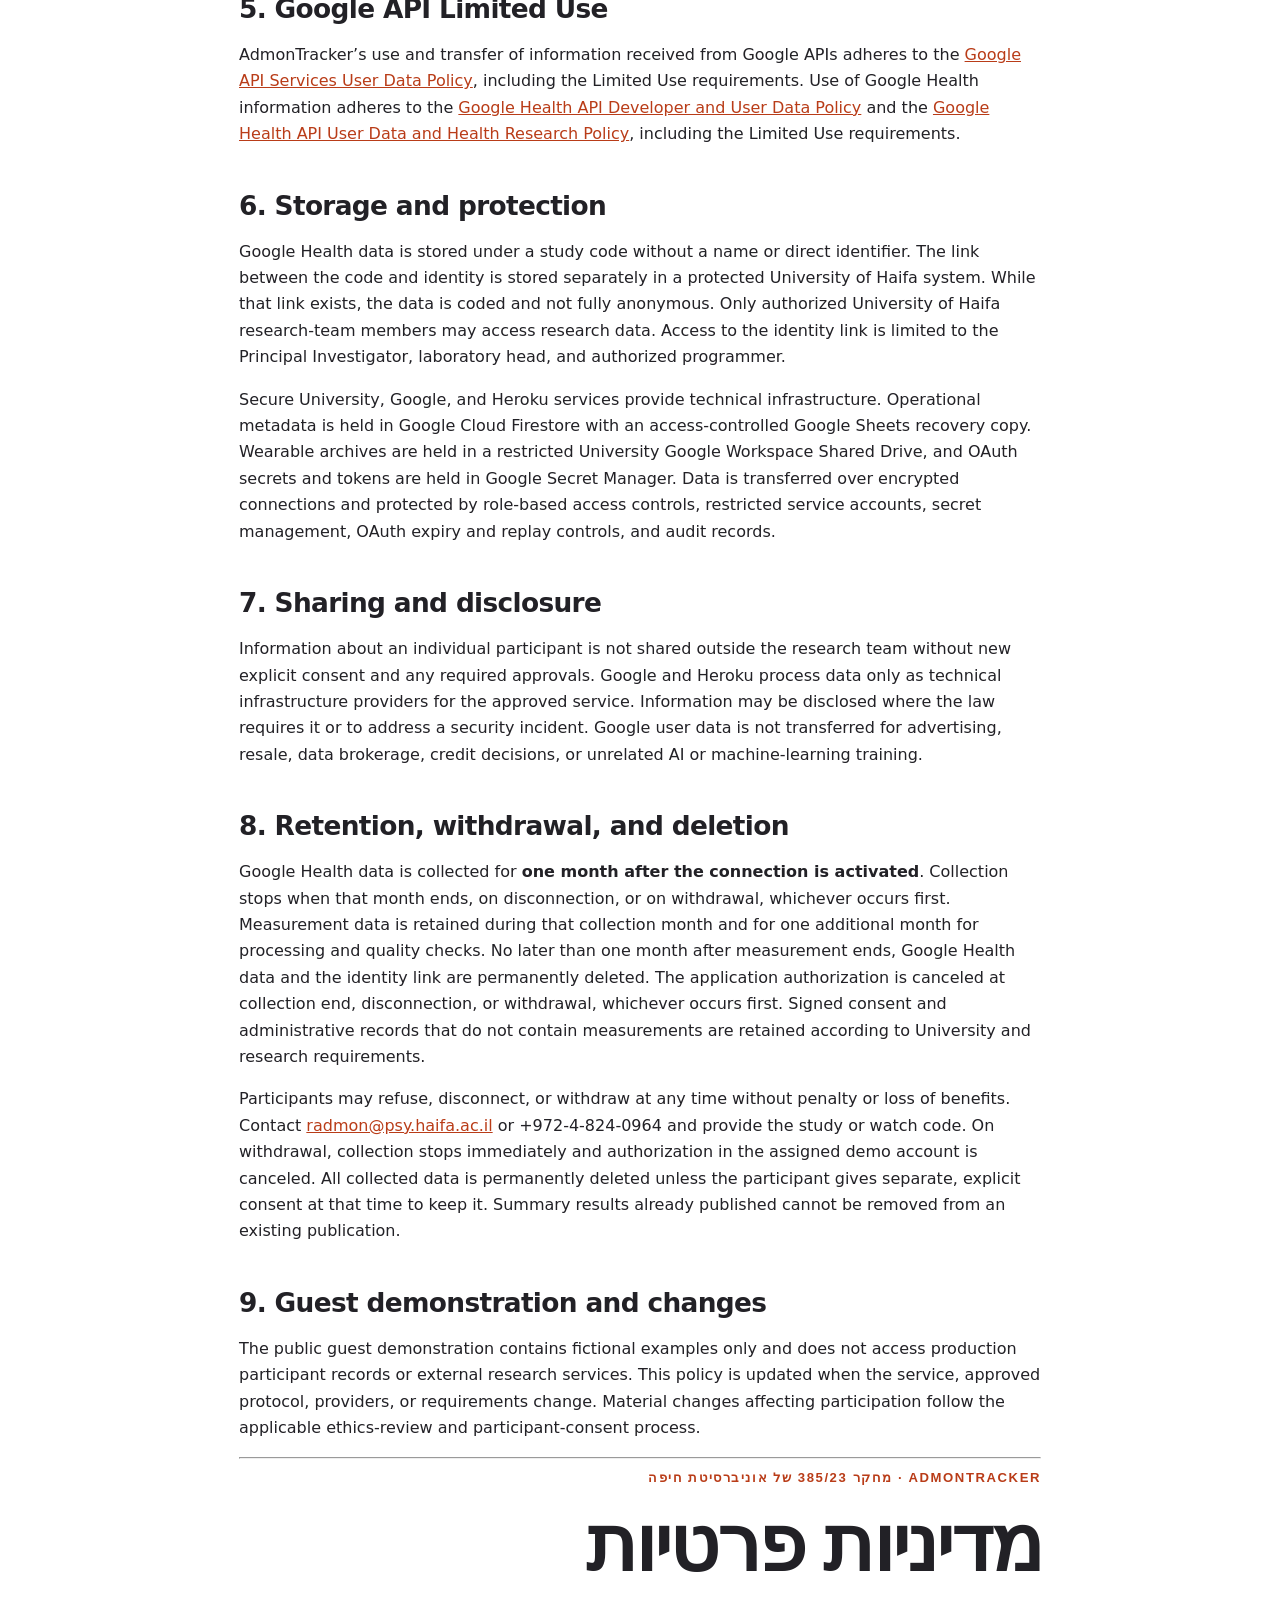
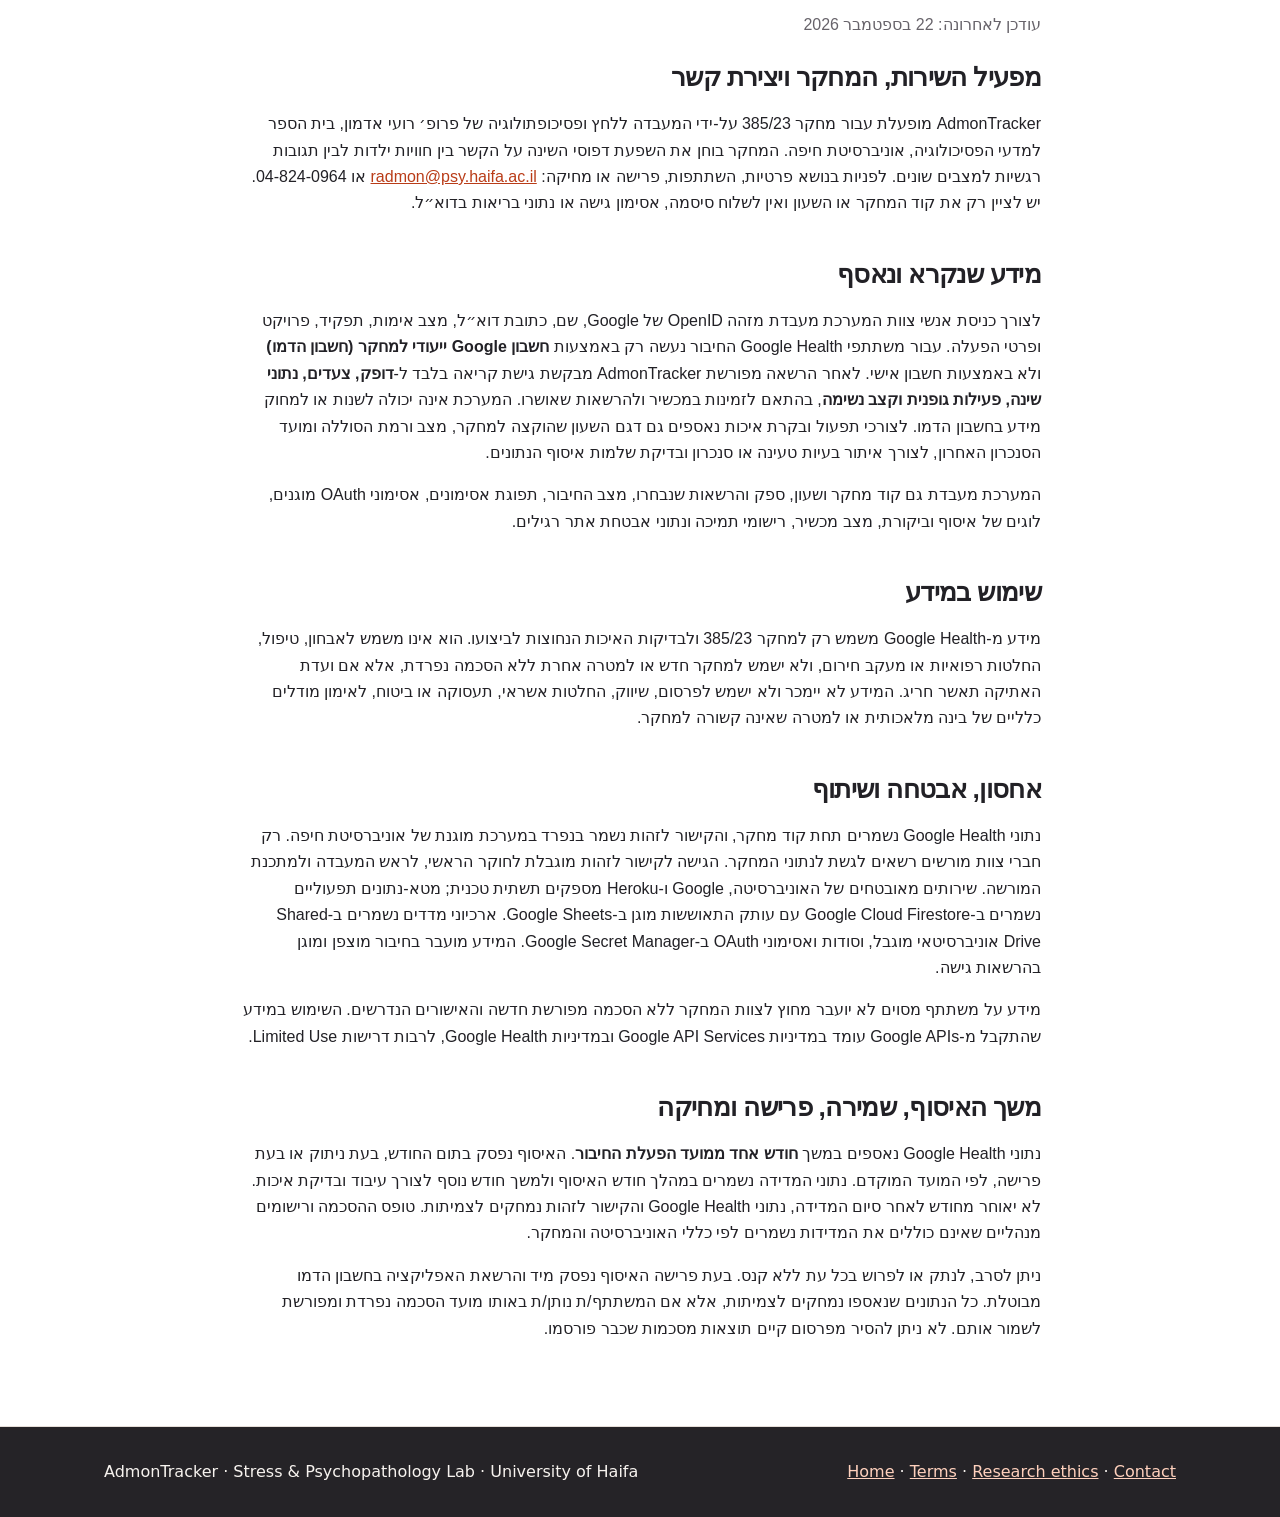
==== commit 5dd06a14: "Prepare reviewer-facing Google Health flow" ====
--- a/public_site/privacy.html
+++ b/public_site/privacy.html
@@ -13,7 +13,7 @@
   <main class="section narrow policy">
     <p class="eyebrow">AdmonTracker · University of Haifa Study 385/23</p>
     <h1>Privacy Policy</h1>
-    <p class="muted">Last updated: 21 September 2026</p>
+    <p class="muted">Last updated: 22 September 2026</p>
 
     <h2>1. Operator, study, and contact</h2>
     <p>AdmonTracker is operated for University of Haifa Study 385/23 by Prof. Roee Admon’s Stress &amp; Psychopathology Lab, School of Psychological Sciences, University of Haifa. The study examines the effect of sleep patterns on the association between childhood experiences and emotional responses to different situations. Questions about privacy, participation, withdrawal, or deletion may be sent to <a href="mailto:radmon@psy.haifa.ac.il">radmon@psy.haifa.ac.il</a> or +972-4-824-0964. Include only the study or watch code; do not email passwords, access tokens, or health measurements.</p>
@@ -35,7 +35,7 @@
 
     <h2>6. Storage and protection</h2>
     <p>Google Health data is stored under a study code without a name or direct identifier. The link between the code and identity is stored separately in a protected University of Haifa system. While that link exists, the data is coded and not fully anonymous. Only authorized University of Haifa research-team members may access research data. Access to the identity link is limited to the Principal Investigator, laboratory head, and authorized programmer.</p>
-    <p>Secure University, Google, and Heroku services provide technical infrastructure. Operational metadata is held in access-controlled Google Sheets, wearable archives in a restricted University Google Workspace Shared Drive, and OAuth secrets and tokens in Google Secret Manager. Data is transferred over encrypted connections and protected by role-based access controls, restricted service accounts, secret management, OAuth expiry and replay controls, and audit records.</p>
+    <p>Secure University, Google, and Heroku services provide technical infrastructure. Operational metadata is held in Google Cloud Firestore with an access-controlled Google Sheets recovery copy. Wearable archives are held in a restricted University Google Workspace Shared Drive, and OAuth secrets and tokens are held in Google Secret Manager. Data is transferred over encrypted connections and protected by role-based access controls, restricted service accounts, secret management, OAuth expiry and replay controls, and audit records.</p>
 
     <h2>7. Sharing and disclosure</h2>
     <p>Information about an individual participant is not shared outside the research team without new explicit consent and any required approvals. Google and Heroku process data only as technical infrastructure providers for the approved service. Information may be disclosed where the law requires it or to address a security incident. Google user data is not transferred for advertising, resale, data brokerage, credit decisions, or unrelated AI or machine-learning training.</p>
@@ -51,7 +51,7 @@
     <section id="he" class="hebrew" lang="he">
       <p class="eyebrow">AdmonTracker · מחקר 385/23 של אוניברסיטת חיפה</p>
       <h1>מדיניות פרטיות</h1>
-      <p class="muted">עודכן לאחרונה: 21 בספטמבר 2026</p>
+      <p class="muted">עודכן לאחרונה: 22 בספטמבר 2026</p>
       <h2>מפעיל השירות, המחקר ויצירת קשר</h2>
       <p>AdmonTracker מופעלת עבור מחקר 385/23 על-ידי המעבדה ללחץ ופסיכופתולוגיה של פרופ׳ רועי אדמון, בית הספר למדעי הפסיכולוגיה, אוניברסיטת חיפה. המחקר בוחן את השפעת דפוסי השינה על הקשר בין חוויות ילדות לבין תגובות רגשיות למצבים שונים. לפניות בנושא פרטיות, השתתפות, פרישה או מחיקה: <a href="mailto:radmon@psy.haifa.ac.il">radmon@psy.haifa.ac.il</a> או 04-824-0964. יש לציין רק את קוד המחקר או השעון ואין לשלוח סיסמה, אסימון גישה או נתוני בריאות בדוא״ל.</p>
       <h2>מידע שנקרא ונאסף</h2>
@@ -60,7 +60,7 @@
       <h2>שימוש במידע</h2>
       <p>מידע מ-Google Health משמש רק למחקר 385/23 ולבדיקות האיכות הנחוצות לביצועו. הוא אינו משמש לאבחון, טיפול, החלטות רפואיות או מעקב חירום, ולא ישמש למחקר חדש או למטרה אחרת ללא הסכמה נפרדת, אלא אם ועדת האתיקה תאשר חריג. המידע לא יימכר ולא ישמש לפרסום, שיווק, החלטות אשראי, תעסוקה או ביטוח, לאימון מודלים כלליים של בינה מלאכותית או למטרה שאינה קשורה למחקר.</p>
       <h2>אחסון, אבטחה ושיתוף</h2>
-      <p>נתוני Google Health נשמרים תחת קוד מחקר, והקישור לזהות נשמר בנפרד במערכת מוגנת של אוניברסיטת חיפה. רק חברי צוות מורשים רשאים לגשת לנתוני המחקר. הגישה לקישור לזהות מוגבלת לחוקר הראשי, לראש המעבדה ולמתכנת המורשה. שירותים מאובטחים של האוניברסיטה, Google ו-Heroku מספקים תשתית טכנית; מטא-נתונים נשמרים ב-Google Sheets מוגנים, ארכיוני מדדים ב-Shared Drive אוניברסיטאי מוגבל, וסודות ואסימוני OAuth ב-Google Secret Manager. המידע מועבר בחיבור מוצפן ומוגן בהרשאות גישה.</p>
+      <p>נתוני Google Health נשמרים תחת קוד מחקר, והקישור לזהות נשמר בנפרד במערכת מוגנת של אוניברסיטת חיפה. רק חברי צוות מורשים רשאים לגשת לנתוני המחקר. הגישה לקישור לזהות מוגבלת לחוקר הראשי, לראש המעבדה ולמתכנת המורשה. שירותים מאובטחים של האוניברסיטה, Google ו-Heroku מספקים תשתית טכנית; מטא-נתונים תפעוליים נשמרים ב-Google Cloud Firestore עם עותק התאוששות מוגן ב-Google Sheets. ארכיוני מדדים נשמרים ב-Shared Drive אוניברסיטאי מוגבל, וסודות ואסימוני OAuth ב-Google Secret Manager. המידע מועבר בחיבור מוצפן ומוגן בהרשאות גישה.</p>
       <p>מידע על משתתף מסוים לא יועבר מחוץ לצוות המחקר ללא הסכמה מפורשת חדשה והאישורים הנדרשים. השימוש במידע שהתקבל מ-Google APIs עומד במדיניות Google API Services ובמדיניות Google Health, לרבות דרישות Limited Use.</p>
       <h2>משך האיסוף, שמירה, פרישה ומחיקה</h2>
       <p>נתוני Google Health נאספים במשך <strong>חודש אחד ממועד הפעלת החיבור</strong>. האיסוף נפסק בתום החודש, בעת ניתוק או בעת פרישה, לפי המועד המוקדם. נתוני המדידה נשמרים במהלך חודש האיסוף ולמשך חודש נוסף לצורך עיבוד ובדיקת איכות. לא יאוחר מחודש לאחר סיום המדידה, נתוני Google Health והקישור לזהות נמחקים לצמיתות. טופס ההסכמה ורישומים מנהליים שאינם כוללים את המדידות נשמרים לפי כללי האוניברסיטה והמחקר.</p>
--- a/public_site/styles.css
+++ b/public_site/styles.css
@@ -145,6 +145,20 @@
 .band { background: var(--wash); border-block: 1px solid var(--line); }
 .band .section { border: 0; }
 
+.table-wrap {
+  margin: 28px 0;
+  overflow-x: auto;
+  border: 1px solid var(--line);
+  border-radius: 16px;
+  background: var(--paper);
+}
+
+table { width: 100%; border-collapse: collapse; }
+th, td { padding: 15px 17px; border-bottom: 1px solid var(--line); text-align: left; vertical-align: top; }
+th { background: #fff8f3; font-size: 0.92rem; }
+tr:last-child td { border-bottom: 0; }
+code { overflow-wrap: anywhere; color: #6e2a15; font-size: 0.88em; }
+
 .policy h2 { margin-top: 42px; font-size: 1.65rem; }
 .policy h2:first-of-type { margin-top: 24px; }
 .policy ul { padding-left: 24px; }
